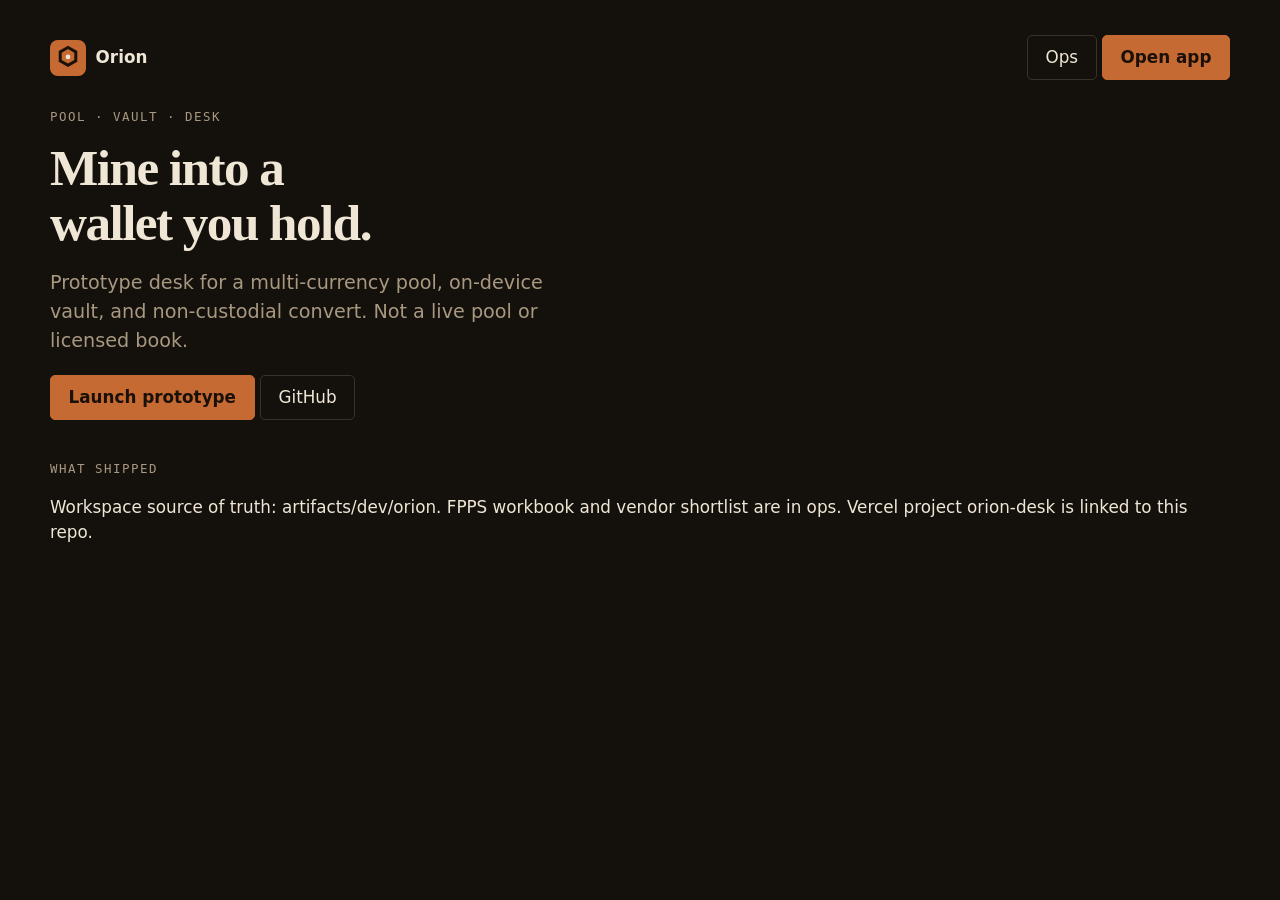
==== index.html @ ed49461a "Add root index so Vercel serves the desk instead of 404." ====
<!DOCTYPE html>
<html lang="en">
<head>
<meta charset="utf-8">
<meta name="viewport" content="width=device-width, initial-scale=1">
<title>Orion — Mine. Hold. Swap.</title>
<link rel="icon" href="assets/favicon.svg" type="image/svg+xml">
<meta name="theme-color" content="#14110d">
<link rel="stylesheet" href="styles/tokens.css">
<link rel="stylesheet" href="styles/site.css">
<style>
body{margin:0;background:#14110d;color:#efe6d6;font-family:"Source Sans 3",system-ui,sans-serif;}
.wrap{width:min(1180px,calc(100% - 2rem));margin-inline:auto;padding:1.2rem 0 3rem;}
a{color:#e0a25a;}
.btn{display:inline-flex;align-items:center;min-height:44px;padding:.55rem 1.1rem;border-radius:5px;text-decoration:none;border:1px solid #3a3228;color:#efe6d6;}
.btn-fill{background:#c56a32;color:#1a1008;border-color:#c56a32;font-weight:600;}
h1{font-family:Georgia,serif;font-weight:550;letter-spacing:-.03em;font-size:clamp(2.2rem,4vw,4.4rem);max-width:14ch;margin:.4rem 0 1rem;}
.kicker{font-family:ui-monospace,monospace;font-size:.78rem;letter-spacing:.12em;text-transform:uppercase;color:#a89880;}
.lede{color:#a89880;max-width:42ch;font-size:1.2rem;}
header{display:flex;justify-content:space-between;align-items:center;gap:1rem;padding:1rem 0;}
.brand{color:#efe6d6;text-decoration:none;display:flex;gap:.6rem;align-items:center;}
</style>
</head>
<body>
<div class="wrap">
<header>
<a class="brand" href="./"><img src="assets/mark.svg" width="36" height="36" alt=""><strong>Orion</strong></a>
<nav><a class="btn" href="ops.html">Ops</a> <a class="btn btn-fill" href="app/">Open app</a></nav>
</header>
<p class="kicker">Pool · Vault · Desk</p>
<h1>Mine into a wallet you hold.</h1>
<p class="lede">Prototype desk for a multi-currency pool, on-device vault, and non-custodial convert. Not a live pool or licensed book.</p>
<p><a class="btn btn-fill" href="app/">Launch prototype</a> <a class="btn" href="https://github.com/nebula-technological-innovation/orion-desk">GitHub</a></p>
<p class="kicker" style="margin-top:2.5rem">What shipped</p>
<p>Workspace source of truth: artifacts/dev/orion. FPPS workbook and vendor shortlist are in ops. Vercel project orion-desk is linked to this repo.</p>
</div>
</body>
</html>
---- styles/tokens.css ----
:root {
  color-scheme: dark;
  --canvas: #14110d;
  --canvas-2: #1c1812;
  --canvas-3: #241e16;
  --paper: #e7dcc8;
  --ink: #efe6d6;
  --muted: #a89880;
  --accent: #c56a32;
  --accent-2: #e0a25a;
  --accent-ink: #1a1008;
  --line: #3a3228;
  --line-2: #4a4034;
  --ok: #8faf6a;
  --danger: #d1654f;
  --warn: #d4a04a;
  --btc: #f2a900;
  --ltc: #a0aec0;
  --doge: #c2a633;
  --kas: #70c7ba;
  --usdt: #26a17b;
  --font-display: "Fraunces", "Iowan Old Style", Georgia, serif;
  --font-body: "Source Sans 3", "Segoe UI", sans-serif;
  --font-mono: "IBM Plex Mono", ui-monospace, monospace;
  --step--1: 0.78rem;
  --step-0: 1.05rem;
  --step-1: clamp(1.2rem, 1rem + 0.6vw, 1.45rem);
  --step-2: clamp(1.6rem, 1.2rem + 1.2vw, 2.1rem);
  --step-3: clamp(2.2rem, 1.4rem + 2.4vw, 3.4rem);
  --step-4: clamp(3rem, 1.6rem + 4vw, 5.2rem);
  --space-1: 0.25rem;
  --space-2: 0.5rem;
  --space-3: 0.75rem;
  --space-4: 1rem;
  --space-5: 1.5rem;
  --space-6: 2rem;
  --space-7: 3rem;
  --space-8: 5rem;
  --radius-s: 5px;
  --radius-m: 10px;
  --wide: 1180px;
  --fast: 160ms;
  --ease: cubic-bezier(0.22, 1, 0.36, 1);
  --nav-h: 64px;
  --bottom-nav: 72px;
}
@media (prefers-reduced-motion: reduce) {
  :root { --fast: 0ms; }
}
*, *::before, *::after { box-sizing: border-box; }
html { background: var(--canvas); color: var(--ink); }
body {
  margin: 0;
  font-family: var(--font-body);
  font-size: var(--step-0);
  line-height: 1.5;
  background: var(--canvas);
  color: var(--ink);
  min-height: 100dvh;
}
h1, h2, h3 {
  font-family: var(--font-display);
  font-weight: 550;
  letter-spacing: -0.03em;
  line-height: 1.08;
  margin: 0;
}
a { color: var(--accent-2); }
:focus-visible { outline: 2px solid var(--accent-2); outline-offset: 3px; }
.skip { position: absolute; left: 1rem; top: -48px; z-index: 80; }
.skip:focus { top: 1rem; background: var(--canvas-2); padding: 0.4rem 0.7rem; color: var(--ink); text-decoration: none; }
.tabular { font-variant-numeric: tabular-nums; font-family: var(--font-mono); }
.kicker {
  font-family: var(--font-mono);
  font-size: var(--step--1);
  letter-spacing: 0.12em;
  text-transform: uppercase;
  color: var(--muted);
}
button, input, select, textarea { font: inherit; color: inherit; }
button { cursor: pointer; }
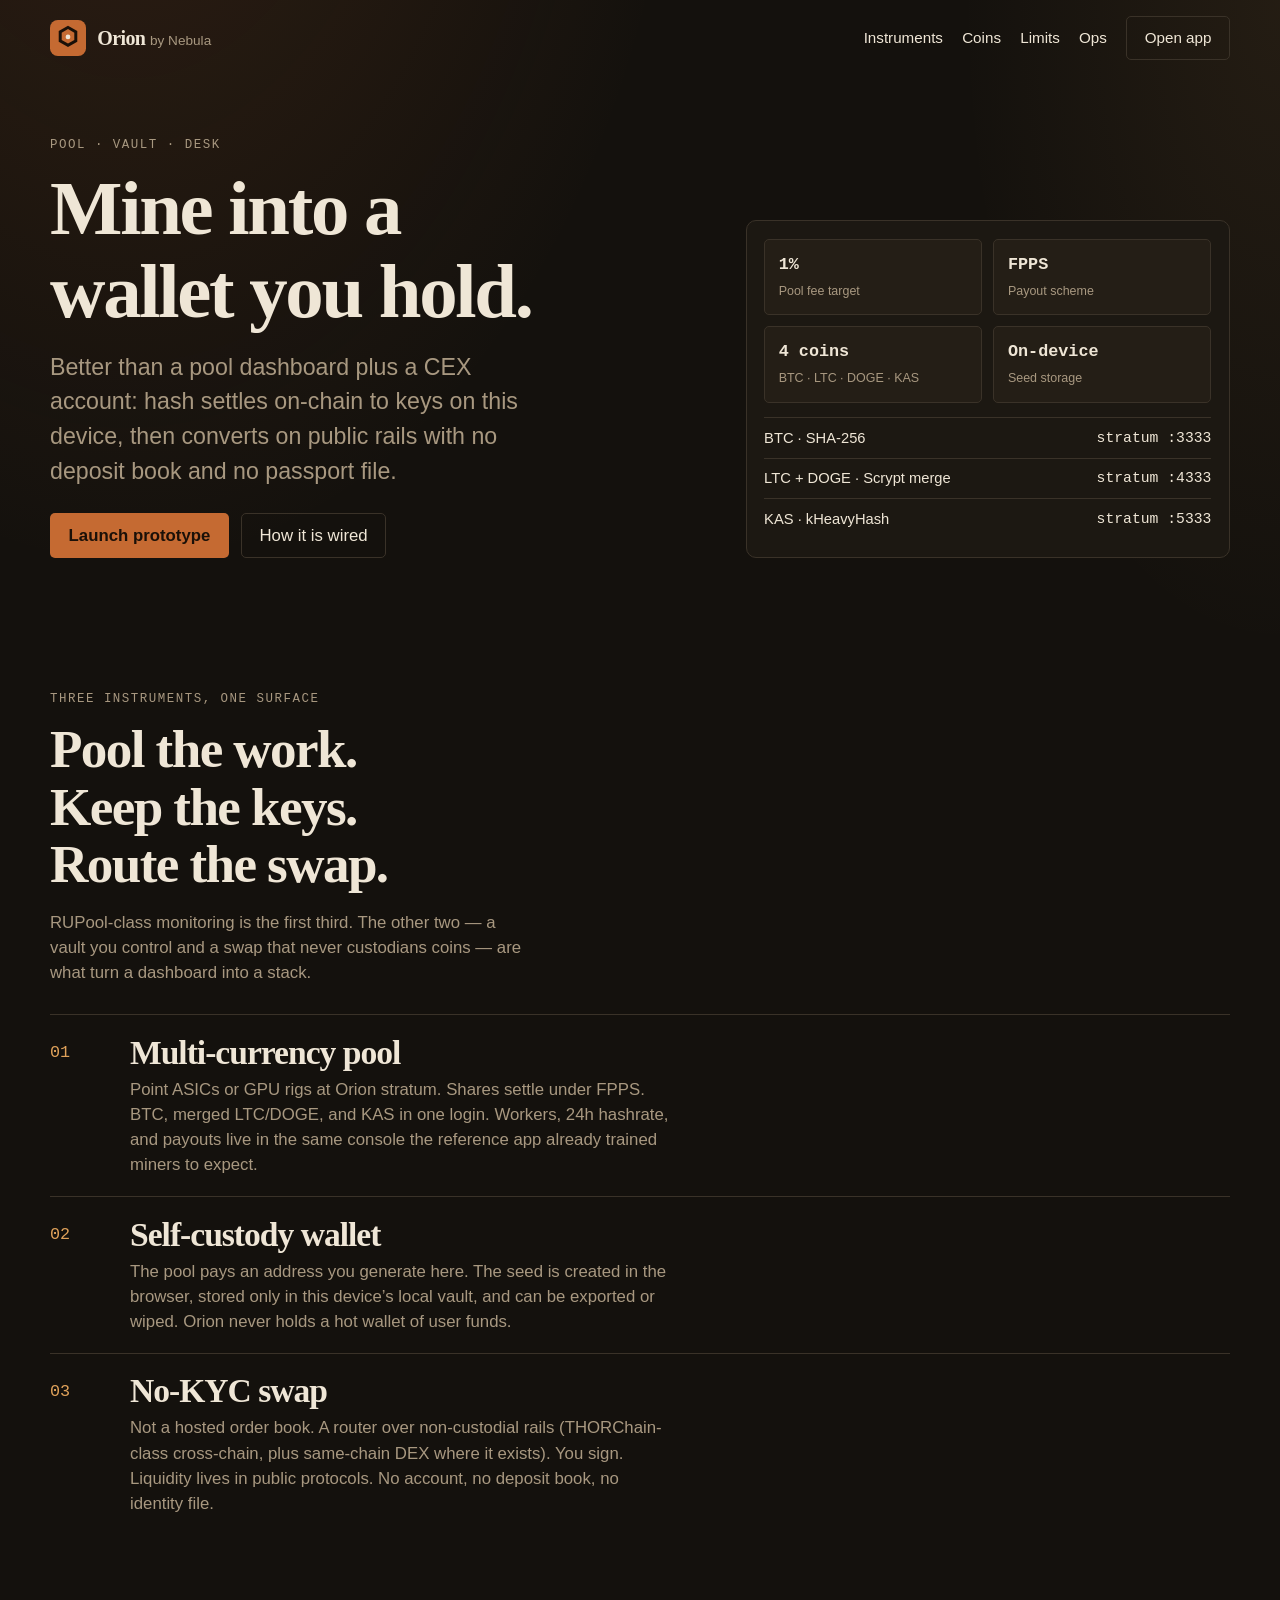
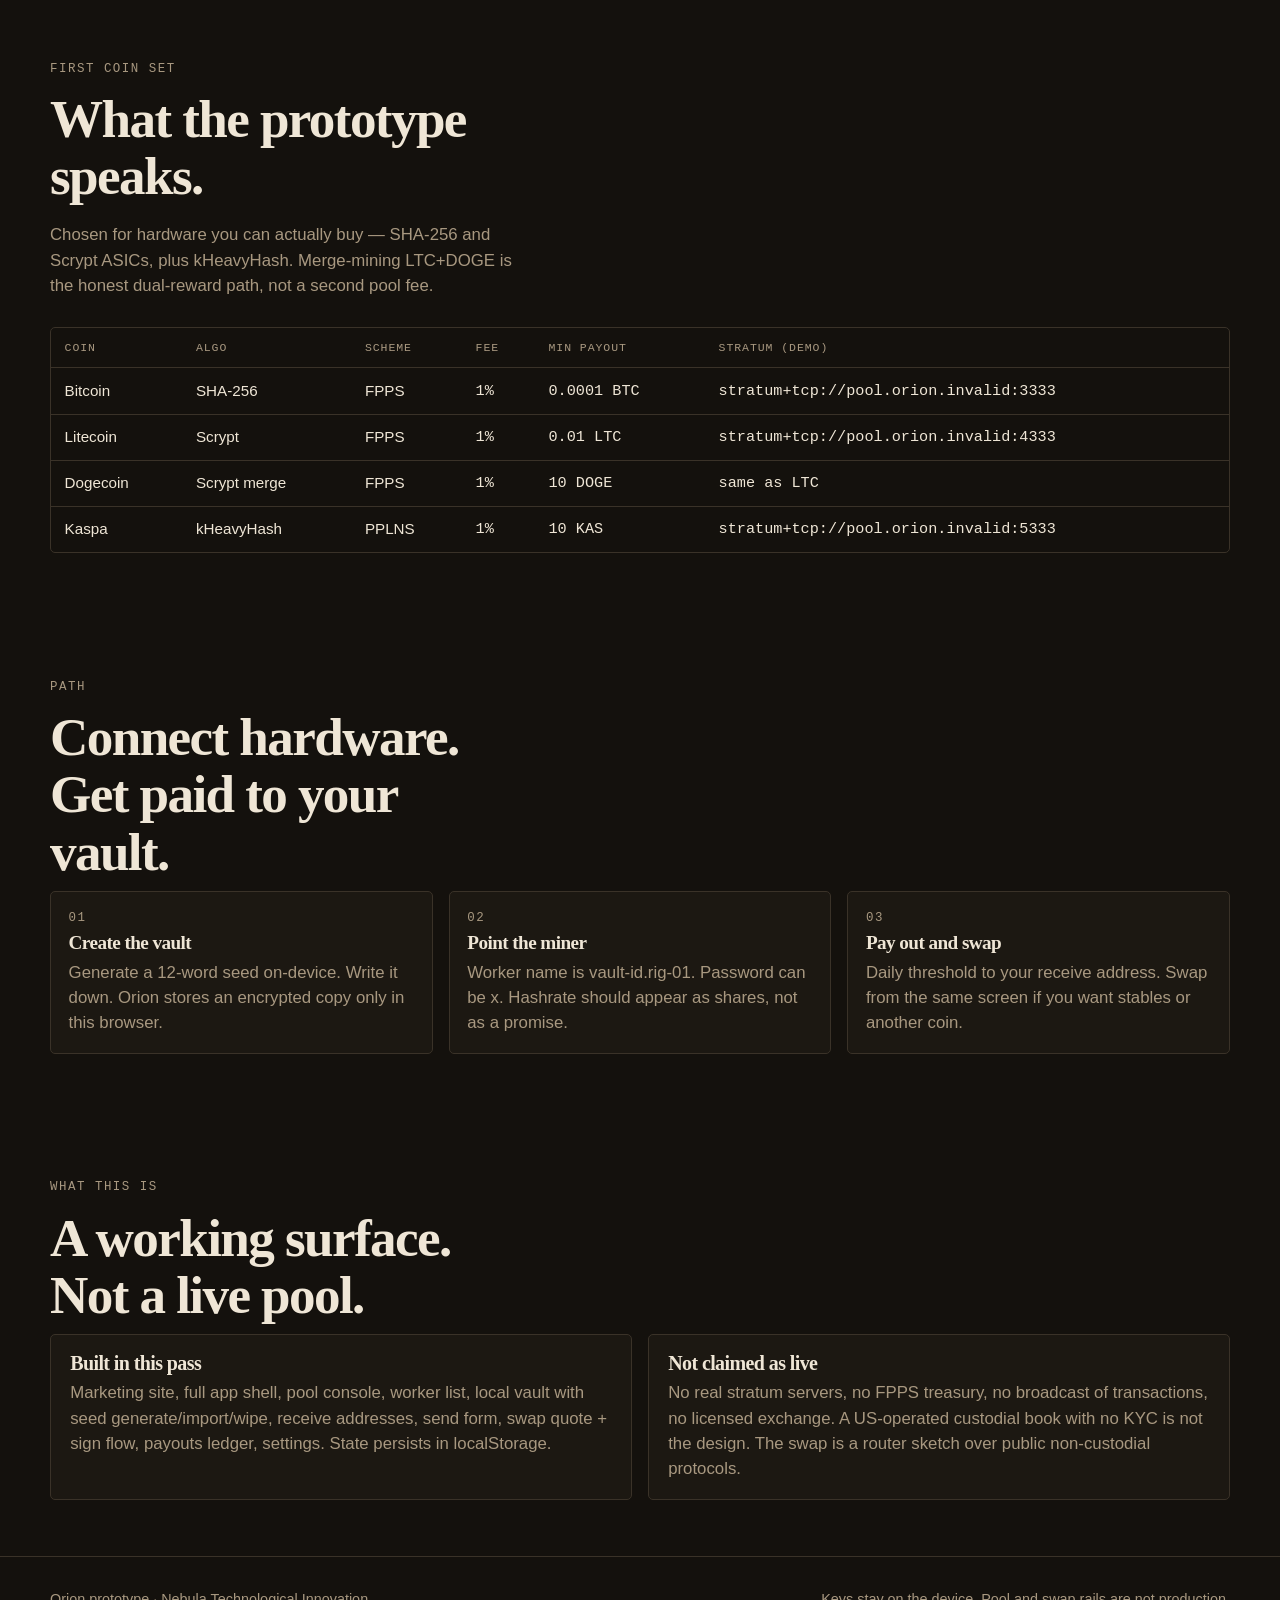
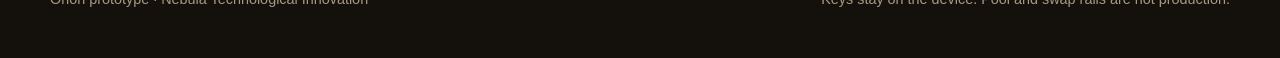
==== commit c989c04f: "Replace stub homepage with full marketing site" ====
--- a/index.html
+++ b/index.html
@@ -1,38 +1,188 @@
 <!DOCTYPE html>
 <html lang="en">
 <head>
-<meta charset="utf-8">
-<meta name="viewport" content="width=device-width, initial-scale=1">
-<title>Orion — Mine. Hold. Swap.</title>
-<link rel="icon" href="assets/favicon.svg" type="image/svg+xml">
-<meta name="theme-color" content="#14110d">
-<link rel="stylesheet" href="styles/tokens.css">
-<link rel="stylesheet" href="styles/site.css">
-<style>
-body{margin:0;background:#14110d;color:#efe6d6;font-family:"Source Sans 3",system-ui,sans-serif;}
-.wrap{width:min(1180px,calc(100% - 2rem));margin-inline:auto;padding:1.2rem 0 3rem;}
-a{color:#e0a25a;}
-.btn{display:inline-flex;align-items:center;min-height:44px;padding:.55rem 1.1rem;border-radius:5px;text-decoration:none;border:1px solid #3a3228;color:#efe6d6;}
-.btn-fill{background:#c56a32;color:#1a1008;border-color:#c56a32;font-weight:600;}
-h1{font-family:Georgia,serif;font-weight:550;letter-spacing:-.03em;font-size:clamp(2.2rem,4vw,4.4rem);max-width:14ch;margin:.4rem 0 1rem;}
-.kicker{font-family:ui-monospace,monospace;font-size:.78rem;letter-spacing:.12em;text-transform:uppercase;color:#a89880;}
-.lede{color:#a89880;max-width:42ch;font-size:1.2rem;}
-header{display:flex;justify-content:space-between;align-items:center;gap:1rem;padding:1rem 0;}
-.brand{color:#efe6d6;text-decoration:none;display:flex;gap:.6rem;align-items:center;}
-</style>
+  <meta charset="utf-8">
+  <meta name="viewport" content="width=device-width, initial-scale=1">
+  <title>Orion — Mine. Hold. Swap.</title>
+  <meta name="description" content="Multi-currency mining pool, self-custody wallet, and no-KYC swap. Rewards pay on-chain to keys you hold.">
+  <link rel="icon" href="assets/favicon.svg" type="image/svg+xml">
+  <meta name="theme-color" content="#14110d">
+  <link rel="preconnect" href="https://fonts.googleapis.com">
+  <link rel="preconnect" href="https://fonts.gstatic.com" crossorigin>
+  <link href="https://fonts.googleapis.com/css2?family=Fraunces:opsz,wght@9..144,550&family=IBM+Plex+Mono:wght@400;500&family=Source+Sans+3:wght@400;600&display=swap" rel="stylesheet">
+  <link rel="stylesheet" href="styles/site.css">
 </head>
 <body>
-<div class="wrap">
-<header>
-<a class="brand" href="./"><img src="assets/mark.svg" width="36" height="36" alt=""><strong>Orion</strong></a>
-<nav><a class="btn" href="ops.html">Ops</a> <a class="btn btn-fill" href="app/">Open app</a></nav>
-</header>
-<p class="kicker">Pool · Vault · Desk</p>
-<h1>Mine into a wallet you hold.</h1>
-<p class="lede">Prototype desk for a multi-currency pool, on-device vault, and non-custodial convert. Not a live pool or licensed book.</p>
-<p><a class="btn btn-fill" href="app/">Launch prototype</a> <a class="btn" href="https://github.com/nebula-technological-innovation/orion-desk">GitHub</a></p>
-<p class="kicker" style="margin-top:2.5rem">What shipped</p>
-<p>Workspace source of truth: artifacts/dev/orion. FPPS workbook and vendor shortlist are in ops. Vercel project orion-desk is linked to this repo.</p>
-</div>
+  <a class="skip" href="#main">Skip to content</a>
+  <header>
+    <div class="wrap site-header">
+      <a class="brand" href="./">
+        <img class="mark" src="assets/mark.svg" width="36" height="36" alt="">
+        <div>
+          <strong>Orion</strong>
+          <span> by Nebula</span>
+        </div>
+      </a>
+      <nav class="site-nav" aria-label="Primary">
+        <a class="hide-sm" href="#instruments">Instruments</a>
+        <a class="hide-sm" href="#coins">Coins</a>
+        <a class="hide-sm" href="#limits">Limits</a>
+        <a class="hide-sm" href="ops.html">Ops</a>
+        <a class="btn btn-ghost" href="app/">Open app</a>
+      </nav>
+    </div>
+  </header>
+
+  <main id="main">
+    <section class="wrap hero">
+      <div>
+        <p class="kicker">Pool · Vault · Desk</p>
+        <h1>Mine into a wallet you hold.</h1>
+        <p class="lede">Better than a pool dashboard plus a CEX account: hash settles on-chain to keys on this device, then converts on public rails with no deposit book and no passport file.</p>
+        <div class="hero-actions">
+          <a class="btn btn-fill" href="app/">Launch prototype</a>
+          <a class="btn btn-ghost" href="#instruments">How it is wired</a>
+        </div>
+      </div>
+      <aside class="hero-panel" aria-label="Live-style snapshot">
+        <div class="stat-row">
+          <div class="stat"><b class="tabular">1%</b><span>Pool fee target</span></div>
+          <div class="stat"><b class="tabular">FPPS</b><span>Payout scheme</span></div>
+          <div class="stat"><b class="tabular">4 coins</b><span>BTC · LTC · DOGE · KAS</span></div>
+          <div class="stat"><b class="tabular">On-device</b><span>Seed storage</span></div>
+        </div>
+        <div class="coin-mini"><span>BTC · SHA-256</span><span class="tabular">stratum :3333</span></div>
+        <div class="coin-mini"><span>LTC + DOGE · Scrypt merge</span><span class="tabular">stratum :4333</span></div>
+        <div class="coin-mini"><span>KAS · kHeavyHash</span><span class="tabular">stratum :5333</span></div>
+      </aside>
+    </section>
+
+    <section class="wrap section" id="instruments">
+      <p class="kicker">Three instruments, one surface</p>
+      <h2>Pool the work. Keep the keys. Route the swap.</h2>
+      <p class="intro">RUPool-class monitoring is the first third. The other two — a vault you control and a swap that never custodians coins — are what turn a dashboard into a stack.</p>
+      <div class="instruments">
+        <article class="instrument">
+          <div class="n">01</div>
+          <div>
+            <h3>Multi-currency pool</h3>
+            <p>Point ASICs or GPU rigs at Orion stratum. Shares settle under FPPS. BTC, merged LTC/DOGE, and KAS in one login. Workers, 24h hashrate, and payouts live in the same console the reference app already trained miners to expect.</p>
+          </div>
+        </article>
+        <article class="instrument">
+          <div class="n">02</div>
+          <div>
+            <h3>Self-custody wallet</h3>
+            <p>The pool pays an address you generate here. The seed is created in the browser, stored only in this device’s local vault, and can be exported or wiped. Orion never holds a hot wallet of user funds.</p>
+          </div>
+        </article>
+        <article class="instrument">
+          <div class="n">03</div>
+          <div>
+            <h3>No-KYC swap</h3>
+            <p>Not a hosted order book. A router over non-custodial rails (THORChain-class cross-chain, plus same-chain DEX where it exists). You sign. Liquidity lives in public protocols. No account, no deposit book, no identity file.</p>
+          </div>
+        </article>
+      </div>
+    </section>
+
+    <section class="wrap section" id="coins">
+      <p class="kicker">First coin set</p>
+      <h2>What the prototype speaks.</h2>
+      <p class="intro">Chosen for hardware you can actually buy — SHA-256 and Scrypt ASICs, plus kHeavyHash. Merge-mining LTC+DOGE is the honest dual-reward path, not a second pool fee.</p>
+      <div class="table-wrap">
+        <table>
+          <thead>
+            <tr>
+              <th>Coin</th>
+              <th>Algo</th>
+              <th>Scheme</th>
+              <th>Fee</th>
+              <th>Min payout</th>
+              <th>Stratum (demo)</th>
+            </tr>
+          </thead>
+          <tbody>
+            <tr>
+              <td>Bitcoin</td>
+              <td>SHA-256</td>
+              <td>FPPS</td>
+              <td class="num">1%</td>
+              <td class="num">0.0001 BTC</td>
+              <td class="num">stratum+tcp://pool.orion.invalid:3333</td>
+            </tr>
+            <tr>
+              <td>Litecoin</td>
+              <td>Scrypt</td>
+              <td>FPPS</td>
+              <td class="num">1%</td>
+              <td class="num">0.01 LTC</td>
+              <td class="num">stratum+tcp://pool.orion.invalid:4333</td>
+            </tr>
+            <tr>
+              <td>Dogecoin</td>
+              <td>Scrypt merge</td>
+              <td>FPPS</td>
+              <td class="num">1%</td>
+              <td class="num">10 DOGE</td>
+              <td class="num">same as LTC</td>
+            </tr>
+            <tr>
+              <td>Kaspa</td>
+              <td>kHeavyHash</td>
+              <td>PPLNS</td>
+              <td class="num">1%</td>
+              <td class="num">10 KAS</td>
+              <td class="num">stratum+tcp://pool.orion.invalid:5333</td>
+            </tr>
+          </tbody>
+        </table>
+      </div>
+    </section>
+
+    <section class="wrap section">
+      <p class="kicker">Path</p>
+      <h2>Connect hardware. Get paid to your vault.</h2>
+      <div class="steps">
+        <article class="step">
+          <p class="kicker">01</p>
+          <h3>Create the vault</h3>
+          <p>Generate a 12-word seed on-device. Write it down. Orion stores an encrypted copy only in this browser.</p>
+        </article>
+        <article class="step">
+          <p class="kicker">02</p>
+          <h3>Point the miner</h3>
+          <p>Worker name is vault-id.rig-01. Password can be x. Hashrate should appear as shares, not as a promise.</p>
+        </article>
+        <article class="step">
+          <p class="kicker">03</p>
+          <h3>Pay out and swap</h3>
+          <p>Daily threshold to your receive address. Swap from the same screen if you want stables or another coin.</p>
+        </article>
+      </div>
+    </section>
+
+    <section class="wrap section" id="limits">
+      <p class="kicker">What this is</p>
+      <h2>A working surface. Not a live pool.</h2>
+      <div class="limits">
+        <article class="plate">
+          <h3>Built in this pass</h3>
+          <p>Marketing site, full app shell, pool console, worker list, local vault with seed generate/import/wipe, receive addresses, send form, swap quote + sign flow, payouts ledger, settings. State persists in localStorage.</p>
+        </article>
+        <article class="plate">
+          <h3>Not claimed as live</h3>
+          <p>No real stratum servers, no FPPS treasury, no broadcast of transactions, no licensed exchange. A US-operated custodial book with no KYC is not the design. The swap is a router sketch over public non-custodial protocols.</p>
+        </article>
+      </div>
+    </section>
+  </main>
+
+  <footer class="site-footer">
+    <div class="wrap">
+      <span>Orion prototype · Nebula Technological Innovation</span>
+      <span>Keys stay on the device. Pool and swap rails are not production.</span>
+    </div>
+  </footer>
 </body>
 </html>
--- a/styles/site.css
+++ b/styles/site.css
@@ -0,0 +1,178 @@
+@import url("tokens.css");
+
+body {
+  background-image:
+    radial-gradient(ellipse 80% 50% at 10% -10%, rgba(197, 106, 50, 0.16), transparent 55%),
+    radial-gradient(ellipse 50% 40% at 100% 0%, rgba(224, 162, 90, 0.08), transparent 50%);
+}
+
+.wrap { width: min(var(--wide), 100% - 2rem); margin-inline: auto; }
+
+.site-header {
+  display: flex;
+  align-items: center;
+  justify-content: space-between;
+  gap: 1rem;
+  padding: 1rem 0;
+}
+.brand {
+  display: flex;
+  align-items: center;
+  gap: 0.7rem;
+  color: var(--ink);
+  text-decoration: none;
+}
+.brand strong { font-family: var(--font-display); font-size: 1.25rem; letter-spacing: -0.03em; }
+.brand span { color: var(--muted); font-size: 0.85rem; }
+.mark {
+  width: 36px;
+  height: 36px;
+  display: grid;
+  place-items: center;
+}
+.site-nav { display: flex; gap: 1.2rem; align-items: center; }
+.site-nav a { color: var(--ink); text-decoration: none; font-size: 0.95rem; }
+.site-nav a:hover { color: var(--accent-2); }
+
+.btn {
+  display: inline-flex;
+  align-items: center;
+  justify-content: center;
+  min-height: 44px;
+  padding: 0.55rem 1.1rem;
+  border-radius: var(--radius-s);
+  text-decoration: none;
+  border: 1px solid transparent;
+  transition: background var(--fast) var(--ease), border-color var(--fast) var(--ease);
+}
+.btn-fill {
+  background: var(--accent);
+  color: var(--accent-ink);
+  font-weight: 600;
+}
+.btn-fill:hover { background: var(--accent-2); color: var(--accent-ink); }
+.btn-ghost {
+  background: transparent;
+  color: var(--ink);
+  border-color: var(--line);
+}
+.btn-ghost:hover { border-color: var(--accent-2); }
+
+.hero {
+  display: grid;
+  grid-template-columns: 1.15fr 0.85fr;
+  gap: 2.5rem;
+  align-items: end;
+  padding: 3rem 0 4rem;
+}
+.hero h1 {
+  font-size: var(--step-4);
+  max-width: 14ch;
+  margin: 0.4rem 0 1rem;
+}
+.hero p.lede {
+  font-size: var(--step-1);
+  color: var(--muted);
+  max-width: 38ch;
+  margin: 0 0 1.5rem;
+}
+.hero-actions { display: flex; gap: 0.75rem; flex-wrap: wrap; }
+
+.hero-panel {
+  background: var(--canvas-2);
+  border: 1px solid var(--line);
+  border-radius: var(--radius-m);
+  padding: 1.1rem;
+}
+.stat-row {
+  display: grid;
+  grid-template-columns: 1fr 1fr;
+  gap: 0.7rem;
+  margin-bottom: 0.9rem;
+}
+.stat {
+  background: var(--canvas-3);
+  border: 1px solid var(--line);
+  padding: 0.75rem 0.85rem;
+  border-radius: var(--radius-s);
+}
+.stat b { display: block; font-family: var(--font-mono); font-size: 1.05rem; }
+.stat span { color: var(--muted); font-size: 0.78rem; }
+
+.coin-mini {
+  display: flex;
+  justify-content: space-between;
+  align-items: center;
+  padding: 0.55rem 0;
+  border-top: 1px solid var(--line);
+  font-size: 0.92rem;
+}
+.coin-mini:first-of-type { border-top: 0; padding-top: 0.2rem; }
+
+.section { padding: 3.5rem 0; }
+.section h2 { font-size: var(--step-3); max-width: 16ch; margin-bottom: 0.6rem; }
+.section .intro { color: var(--muted); max-width: 52ch; margin-bottom: 1.8rem; }
+
+.instruments { display: grid; gap: 0; }
+.instrument {
+  display: grid;
+  grid-template-columns: 4rem 1fr;
+  gap: 1rem;
+  padding: 1.2rem 0;
+  border-top: 1px solid var(--line);
+}
+.instrument .n {
+  font-family: var(--font-mono);
+  color: var(--accent-2);
+  padding-top: 0.35rem;
+}
+.instrument h3 { font-size: var(--step-2); margin-bottom: 0.35rem; }
+.instrument p { margin: 0; color: var(--muted); max-width: 58ch; }
+
+.table-wrap { overflow-x: auto; border: 1px solid var(--line); border-radius: var(--radius-s); }
+table { width: 100%; border-collapse: collapse; font-size: 0.95rem; }
+th, td { text-align: left; padding: 0.7rem 0.85rem; border-bottom: 1px solid var(--line); }
+th {
+  font-family: var(--font-mono);
+  font-size: 0.72rem;
+  letter-spacing: 0.08em;
+  text-transform: uppercase;
+  color: var(--muted);
+  font-weight: 500;
+}
+tr:last-child td { border-bottom: 0; }
+td.num { font-family: var(--font-mono); font-variant-numeric: tabular-nums; }
+
+.steps { display: grid; grid-template-columns: repeat(3, 1fr); gap: 1rem; }
+.step {
+  background: var(--canvas-2);
+  border: 1px solid var(--line);
+  padding: 1.1rem;
+  border-radius: var(--radius-s);
+}
+.step h3 { font-size: 1.2rem; margin: 0.3rem 0 0.4rem; }
+.step p { margin: 0; color: var(--muted); }
+
+.limits { display: grid; grid-template-columns: 1fr 1fr; gap: 1rem; }
+.plate {
+  border: 1px solid var(--line);
+  background: var(--canvas-2);
+  padding: 1.1rem 1.2rem;
+  border-radius: var(--radius-s);
+}
+.plate h3 { font-size: 1.25rem; margin-bottom: 0.4rem; }
+.plate p { margin: 0; color: var(--muted); }
+
+.site-footer {
+  border-top: 1px solid var(--line);
+  padding: 2rem 0 3rem;
+  color: var(--muted);
+  font-size: 0.9rem;
+}
+.site-footer .wrap { display: flex; justify-content: space-between; gap: 1rem; flex-wrap: wrap; }
+
+@media (max-width: 840px) {
+  .hero, .steps, .limits { grid-template-columns: 1fr; }
+  .hero { padding-top: 1.5rem; }
+  .site-nav .hide-sm { display: none; }
+}
